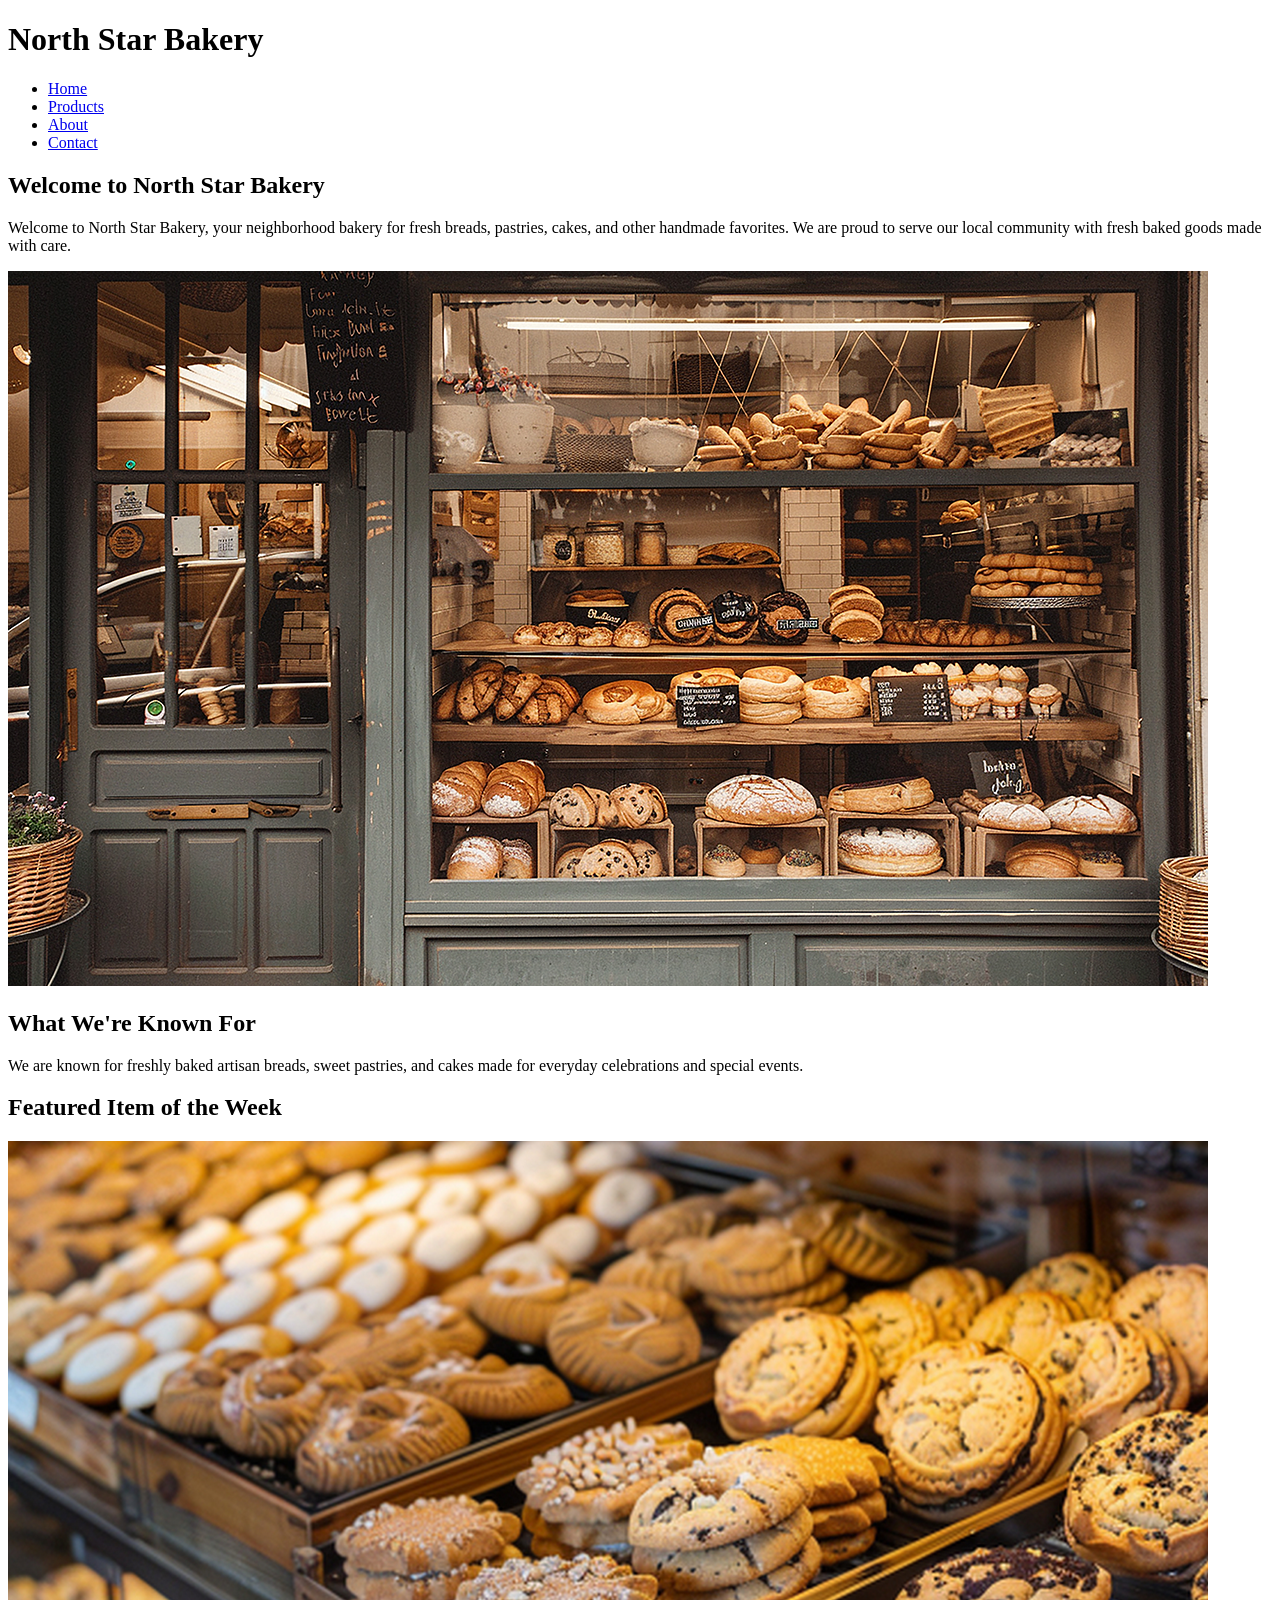
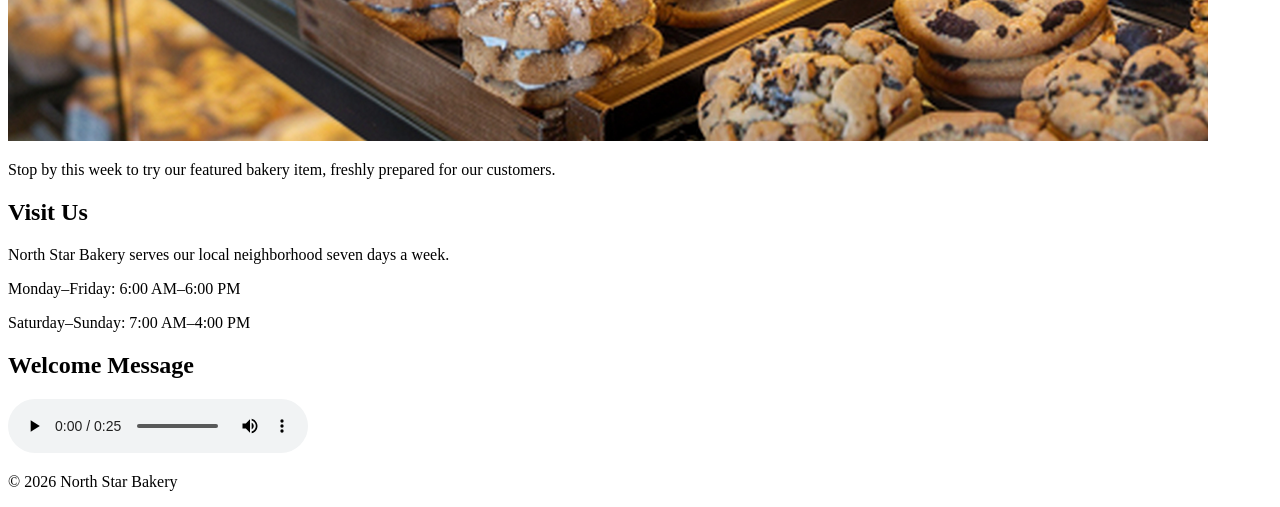
==== index.html @ bc8b62b7 "complete North Star Bakery website" ====
<!DOCTYPE html>
<html lang="en">
<head>
    <meta charset="UTF-8">
    <meta name="viewport" content="width=device-width, initial-scale=1.0">
    <title>North Star Bakery | Home</title>
</head>

<body>
    <header>
        <h1>North Star Bakery</h1>

        <nav>
            <ul>
                <li><a href="index.html">Home</a></li>
                <li><a href="products.html">Products</a></li>
                <li><a href="about.html">About</a></li>
                <li><a href="contact.html">Contact</a></li>
            </ul>
        </nav>
    </header>

    <main>
        <section>
            <h2>Welcome to North Star Bakery</h2>
            <p>
                Welcome to North Star Bakery, your neighborhood bakery for
                fresh breads, pastries, cakes, and other handmade favorites.
                We are proud to serve our local community with fresh baked
                goods made with care.
            </p>

            <img src="bakery-storefront.jpg"
                 alt="Storefront of North Star Bakery">
        </section>

        <section>
            <h2>What We're Known For</h2>
            <p>
                We are known for freshly baked artisan breads, sweet pastries,
                and cakes made for everyday celebrations and special events.
            </p>
        </section>

        <section>
            <h2>Featured Item of the Week</h2>

            <picture>
                <source media="(min-width: 800px)"
                        srcset="bakery-feature-large.jpg">

                <img src="bakery-feature-small.jpg"
                     alt="Featured baked item of the week from North Star Bakery">
            </picture>

            <p>
                Stop by this week to try our featured bakery item, freshly
                prepared for our customers.
            </p>
        </section>

        <section>
            <h2>Visit Us</h2>
            <p>North Star Bakery serves our local neighborhood seven days a week.</p>
            <p>Monday–Friday: 6:00 AM–6:00 PM</p>
            <p>Saturday–Sunday: 7:00 AM–4:00 PM</p>
        </section>

        <section>
            <h2>Welcome Message</h2>

            <audio controls>
                <source src="bakery-welcome.mp3" type="audio/mpeg">
                Your browser does not support the audio element.
                Please contact North Star Bakery for more information.
            </audio>
        </section>
    </main>

    <footer>
        <p>&copy; 2026 North Star Bakery</p>
    </footer>
</body>
</html>
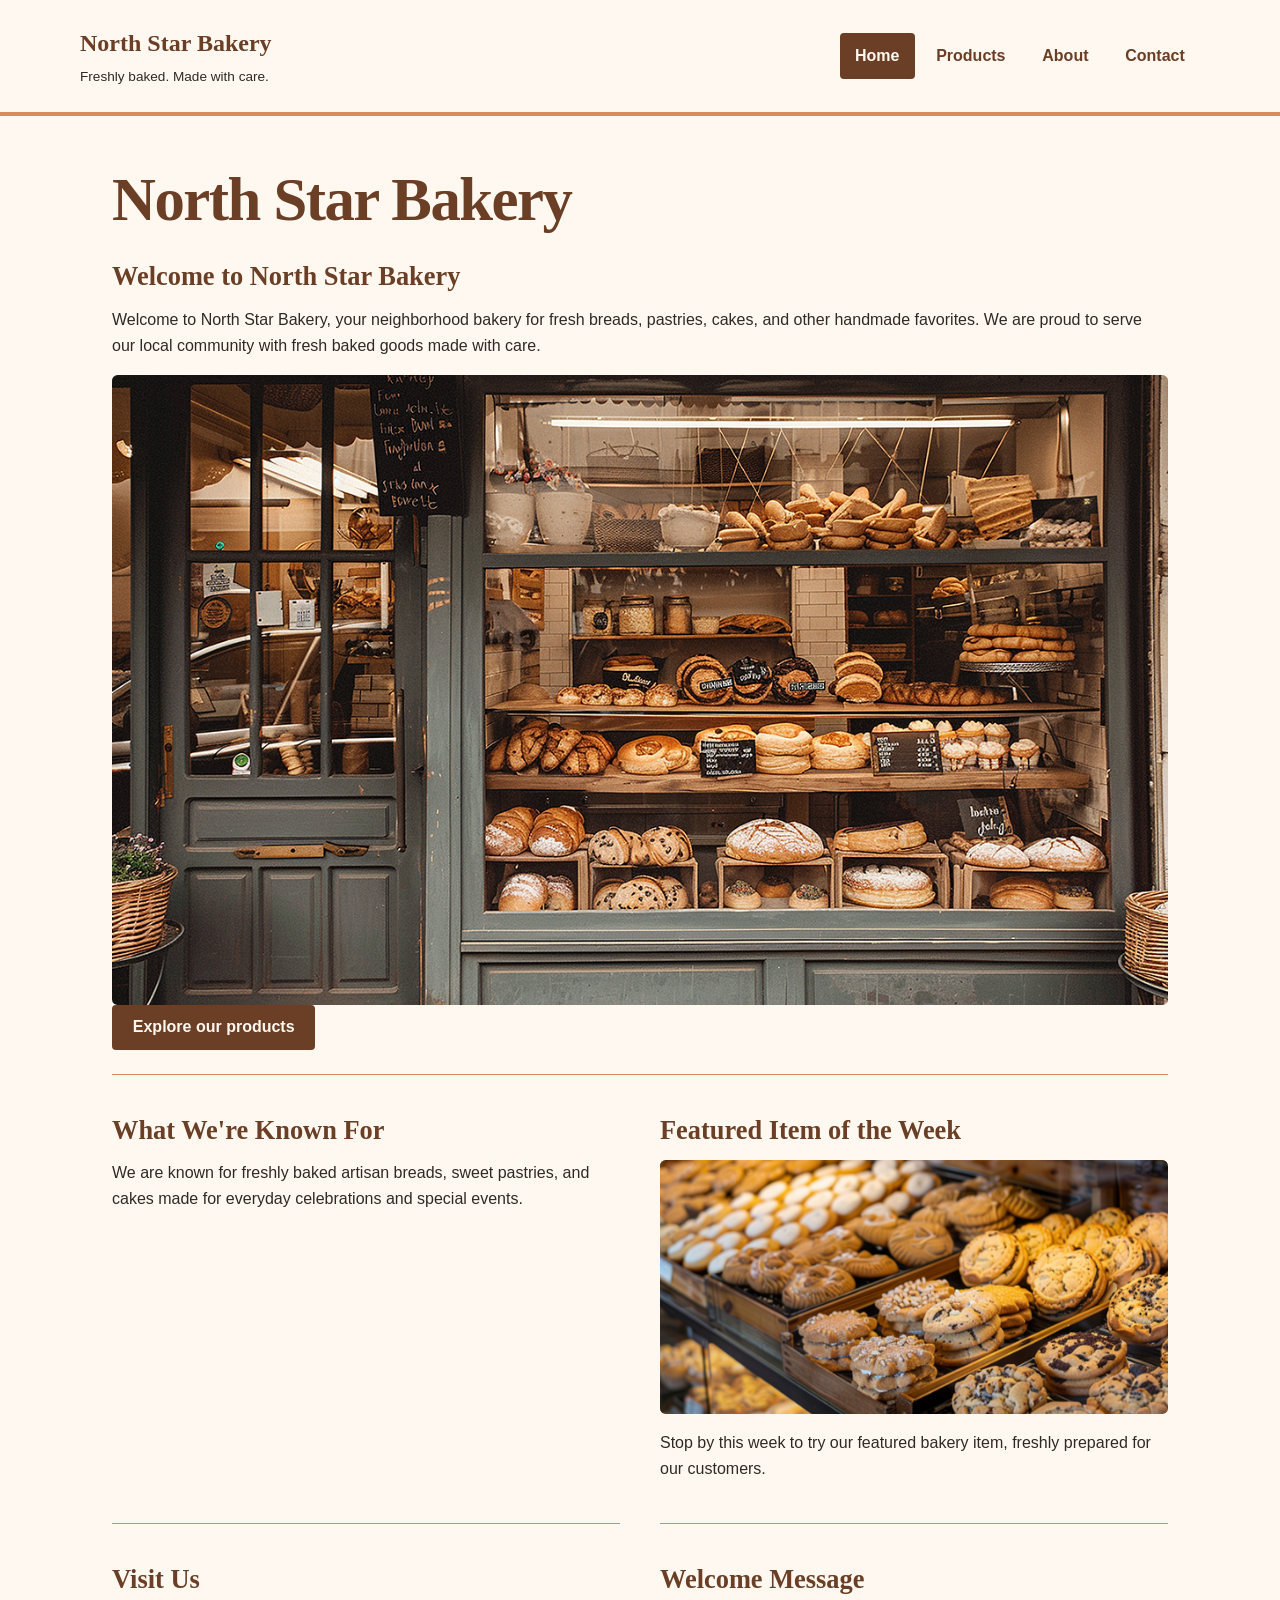
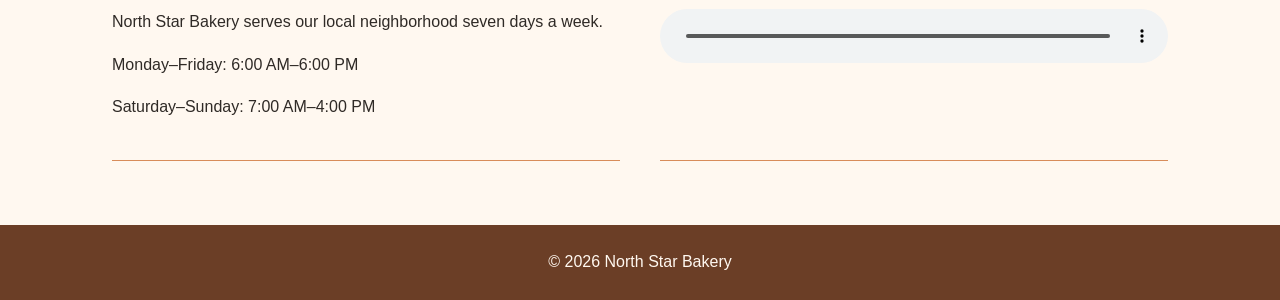
==== commit 9b83044a: "Add files via upload" ====
--- a/index.html
+++ b/index.html
@@ -4,15 +4,17 @@
     <meta charset="UTF-8">
     <meta name="viewport" content="width=device-width, initial-scale=1.0">
     <title>North Star Bakery | Home</title>
+<link rel="stylesheet" href="styles.css">
 </head>
 
 <body>
-    <header>
-        <h1>North Star Bakery</h1>
-
-        <nav>
+    <a href="#main-content" class="skip-link">Skip to content</a><header>
+        <div>
+<a href="index.html" class="brand">North Star Bakery</a><p class="brand-note">Freshly baked. Made with care.</p>
+</div>
+<nav aria-label="Main navigation">
             <ul>
-                <li><a href="index.html">Home</a></li>
+                <li><a href="index.html" aria-current="page">Home</a></li>
                 <li><a href="products.html">Products</a></li>
                 <li><a href="about.html">About</a></li>
                 <li><a href="contact.html">Contact</a></li>
@@ -20,8 +22,11 @@
         </nav>
     </header>
 
-    <main>
-        <section>
+    <main id="main-content">
+        <h1>North Star Bakery</h1>
+
+        <div class="page-layout">
+<section>
             <h2>Welcome to North Star Bakery</h2>
             <p>
                 Welcome to North Star Bakery, your neighborhood bakery for
@@ -30,9 +35,8 @@
                 goods made with care.
             </p>
 
-            <img src="bakery-storefront.jpg"
-                 alt="Storefront of North Star Bakery">
-        </section>
+            <img src="bakery-storefront.jpg" alt="Storefront of North Star Bakery">
+        <a href="products.html" class="button">Explore our products</a></section>
 
         <section>
             <h2>What We're Known For</h2>
@@ -46,12 +50,10 @@
             <h2>Featured Item of the Week</h2>
 
             <picture>
-                <source media="(min-width: 800px)"
-                        srcset="bakery-feature-large.jpg">
+                <source media="(min-width: 800px)" srcset="bakery-feature-large.jpg">
 
-                <img src="bakery-feature-small.jpg"
-                     alt="Featured baked item of the week from North Star Bakery">
-            </picture>
+                <img src="bakery-feature-small.jpg" alt="Featured baked item of the week from North Star Bakery">
+            </source></picture>
 
             <p>
                 Stop by this week to try our featured bakery item, freshly
@@ -73,12 +75,13 @@
                 <source src="bakery-welcome.mp3" type="audio/mpeg">
                 Your browser does not support the audio element.
                 Please contact North Star Bakery for more information.
-            </audio>
+            </source></audio>
         </section>
-    </main>
+    </div></main>
 
     <footer>
-        <p>&copy; 2026 North Star Bakery</p>
+        <p>© 2026 North Star Bakery</p>
     </footer>
 </body>
-</html>+</html>
+
--- a/styles.css
+++ b/styles.css
@@ -0,0 +1,63 @@
+/* North Star Bakery: four colors and two font families. */
+:root {
+  --cream: #FFF8F0;
+  --brown: #6B3E26;
+  --peach: #D88C5A;
+  --charcoal: #2F2A26;
+}
+* { box-sizing: border-box; }
+body { margin: 0; background: var(--cream); color: var(--charcoal); font-family: Arial, sans-serif; font-size: 1rem; line-height: 1.65; }
+a { color: var(--brown); text-underline-offset: .2em; }
+a:hover { text-decoration-thickness: 2px; }
+a:focus-visible, button:focus-visible, input:focus-visible, textarea:focus-visible { outline: 3px solid var(--brown); outline-offset: 4px; }
+.skip-link { position: absolute; left: 1rem; top: -6rem; padding: .65rem 1rem; background: var(--cream); z-index: 2; }
+.skip-link:focus { top: 1rem; }
+header { border-bottom: 4px solid var(--peach); padding: 1.5rem max(1rem, calc((100% - 1120px) / 2)); }
+.brand { display: inline-block; color: var(--brown); font-family: Georgia, serif; font-size: 1.5rem; font-weight: bold; text-decoration: none; }
+.brand-note { margin: .15rem 0 1rem; font-size: .85rem; }
+nav ul { display: flex; flex-wrap: wrap; gap: .4rem; list-style: none; padding: 0; margin: 0; }
+nav a { display: block; padding: .6rem .95rem; min-height: 44px; border-radius: .25rem; font-weight: bold; text-decoration: none; }
+nav a[aria-current="page"] { background: var(--brown); color: var(--cream); }
+nav a:hover { background: var(--peach); color: var(--charcoal); }
+main { max-width: 1120px; margin: auto; padding: 2rem 1rem 3rem; }
+h1, h2 { font-family: Georgia, serif; line-height: 1.2; color: var(--brown); }
+h1 { font-size: clamp(2.2rem, 6vw, 3.8rem); margin: 0 0 1.5rem; letter-spacing: -.025em; }
+h2 { font-size: 1.65rem; margin: 0 0 .85rem; }
+p { margin: 0 0 1rem; }
+section { min-width: 0; }
+.page-layout { display: flex; flex-direction: column; gap: 2rem; }
+.page-layout > section { padding-bottom: 1.5rem; border-bottom: 1px solid var(--peach); }
+img, video { display: block; max-width: 100%; height: auto; border-radius: .35rem; }
+picture { display: block; margin-bottom: 1rem; }
+audio { width: 100%; max-width: 36rem; }
+figure { margin: 0; }
+figcaption { padding-top: .75rem; font-size: .9rem; }
+.button, button { display: inline-block; border: 0; background: var(--brown); color: var(--cream); padding: .85rem 1.3rem; border-radius: .25rem; font: bold 1rem Arial, sans-serif; cursor: pointer; text-decoration: none; }
+.button:hover, button:hover { background: var(--charcoal); }
+.contact-layout { display: flex; flex-direction: column; gap: 2rem; }
+.contact-details { border-top: 4px solid var(--peach); padding-top: 1.5rem; }
+.contact-details section + section { margin-top: 2rem; }
+fieldset { min-width: 0; margin: 0 0 1.5rem; padding: 1rem; border: 1px solid var(--brown); border-radius: .35rem; }
+legend { padding: 0 .4rem; color: var(--brown); font-weight: bold; }
+label { font-weight: bold; }
+input:not([type="radio"]), textarea { display: block; width: 100%; min-width: 0; margin-top: .35rem; padding: .7rem; border: 1px solid var(--brown); border-radius: .2rem; background: var(--cream); color: var(--charcoal); font: inherit; }
+textarea { resize: vertical; }
+input[type="radio"] { accent-color: var(--brown); width: 1.1rem; height: 1.1rem; }
+.radio-group { display: flex; flex-wrap: wrap; gap: .75rem 1.5rem; margin-bottom: 1rem; }
+.radio-option { display: flex; align-items: center; gap: .5rem; min-height: 44px; }
+form p:last-child { margin-bottom: 0; }
+footer { padding: 1.5rem 1rem; background: var(--brown); color: var(--cream); text-align: center; }
+footer p { margin: 0; }
+/* Mobile is the default. Wider screens gain room and side-by-side sections. */
+@media (min-width: 48rem) {
+  header { display: flex; align-items: center; justify-content: space-between; gap: 2rem; }
+  .brand-note { margin-bottom: 0; }
+  main { padding: 3rem 2rem 4rem; }
+  .page-layout { flex-direction: row; flex-wrap: wrap; gap: 2.5rem; }
+  .page-layout > section { flex: 1 1 calc(50% - 2.5rem); }
+  .page-layout > section:first-child { flex-basis: 100%; }
+  .contact-layout { flex-direction: row; align-items: flex-start; gap: 3rem; }
+  .contact-form { flex: 2; }
+  .contact-details { flex: 1; }
+  fieldset { padding: 1.25rem; }
+}
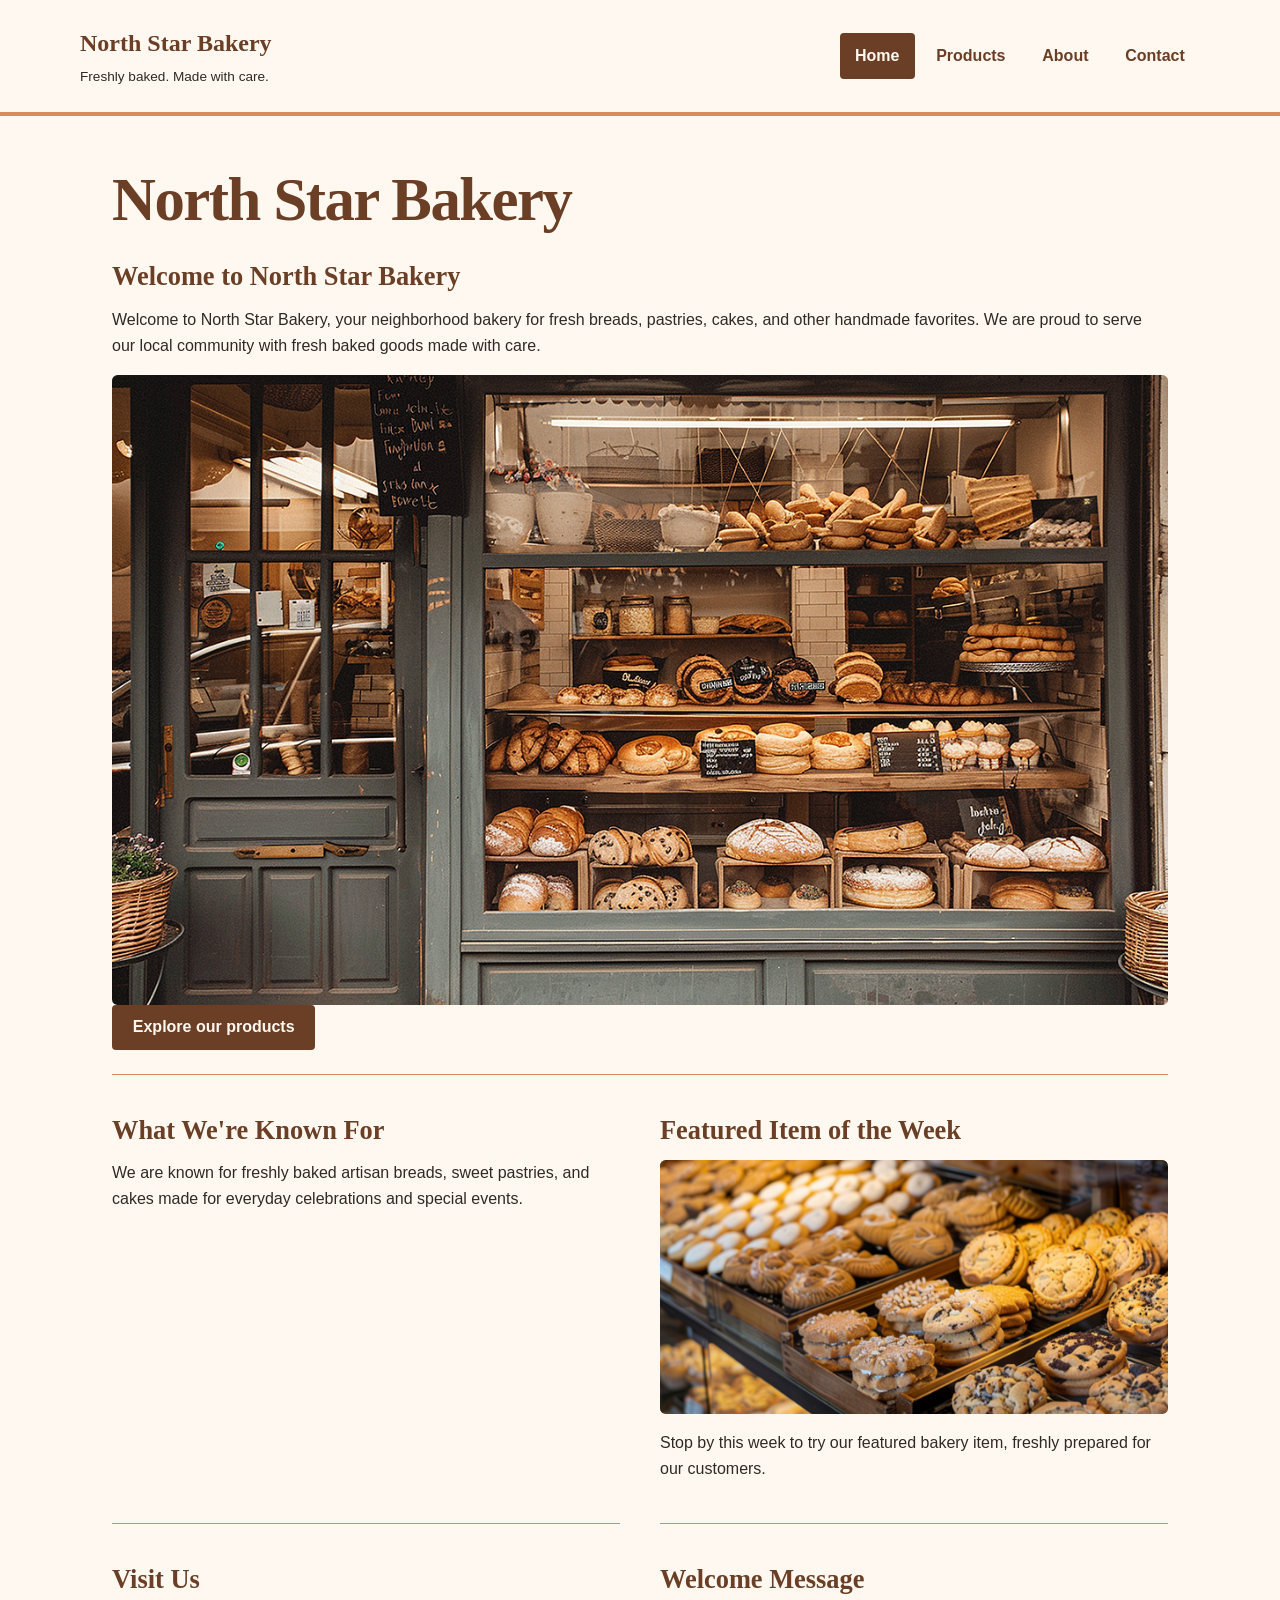
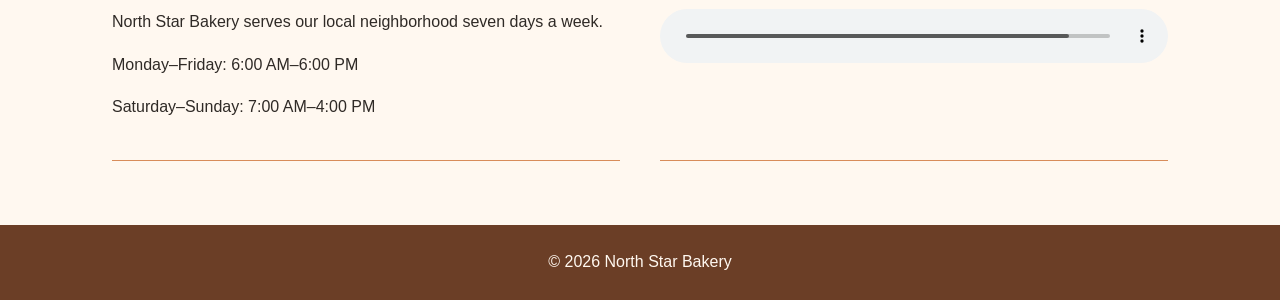
==== commit 09d9a171: "Add files via upload" ====
--- a/index.html
+++ b/index.html
@@ -5,6 +5,7 @@
     <meta name="viewport" content="width=device-width, initial-scale=1.0">
     <title>North Star Bakery | Home</title>
 <link rel="stylesheet" href="styles.css">
+<script src="scripts.js" defer></script>
 </head>
 
 <body>
@@ -84,4 +85,3 @@
     </footer>
 </body>
 </html>
-
--- a/styles.css
+++ b/styles.css
@@ -61,3 +61,15 @@
   .contact-details { flex: 1; }
   fieldset { padding: 1.25rem; }
 }
+/* Touchstone 4 favorites and inline form feedback. */
+.favorites-panel { margin: 2rem 0; padding: 1.5rem; border: 1px solid var(--brown); border-radius: .35rem; }
+.product-choices { display: flex; flex-direction: column; gap: 1rem; margin: 1.5rem 0; }
+.favorite-card { flex: 1; min-width: 0; padding: 1rem; border: 1px solid var(--peach); }
+h3 { color: var(--brown); font-family: Georgia, serif; margin: 0 0 .65rem; }
+button[aria-pressed="true"] { background: var(--charcoal); }
+button:disabled { opacity: .6; cursor: default; }
+.field-error { color: var(--brown); font-weight: bold; margin-top: .4rem; }
+.field-error:empty, .status-message:empty { display: none; }
+[aria-invalid="true"] { border: 2px solid var(--brown); }
+.helper-text { font-size: .9rem; }
+@media (min-width: 48rem) { .product-choices { flex-direction: row; flex-wrap: wrap; } .favorite-card { flex-basis: calc(50% - 1rem); } }
